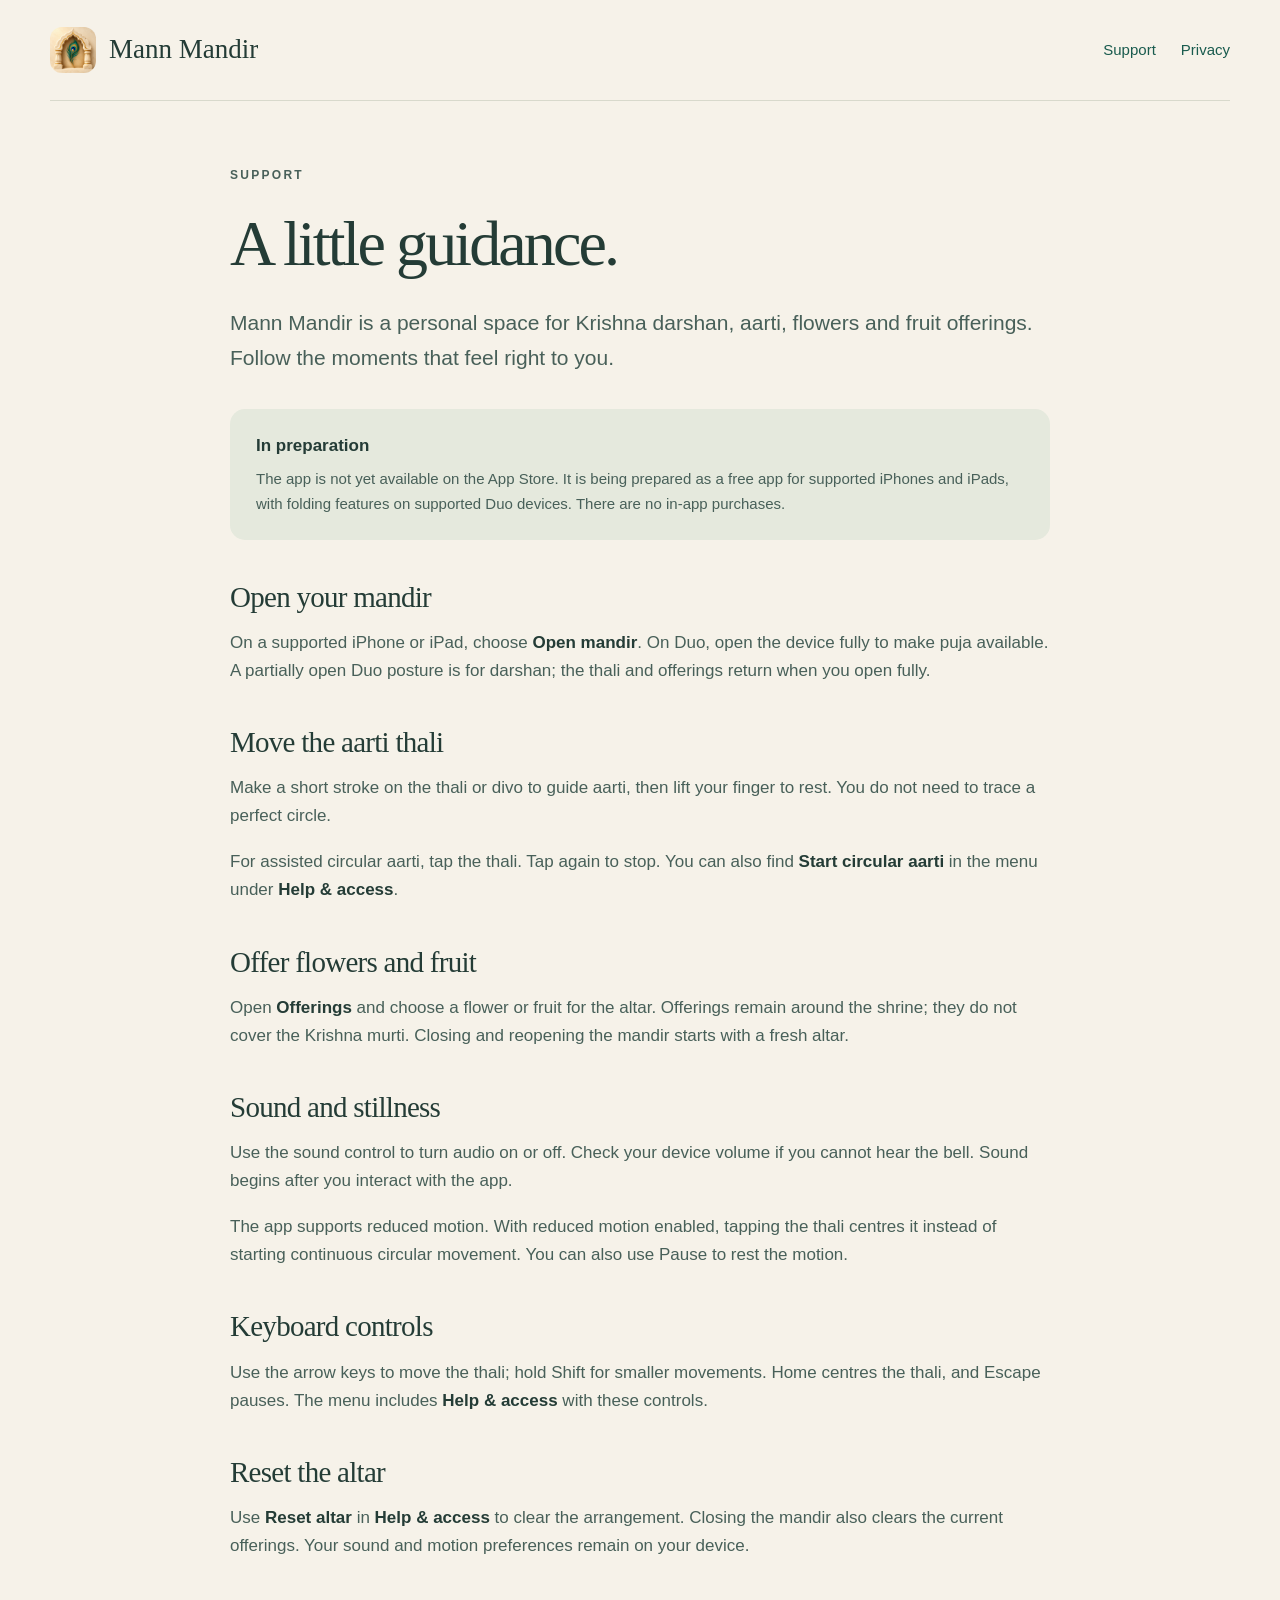
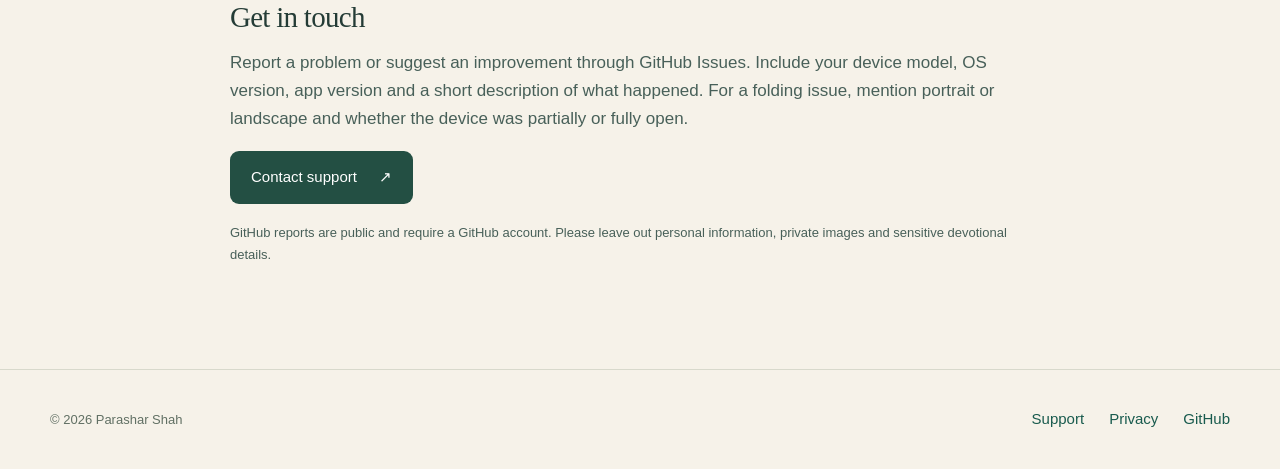
==== support.html @ 18c19cf2 "Publish Mann Mandir product, support and privacy pages" ====
<!doctype html>
<html lang="en"><head><meta charset="utf-8"><meta name="viewport" content="width=device-width, initial-scale=1"><meta name="description" content="Help with opening Mann Mandir, aarti, flower and fruit offerings, sound, and local preferences."><meta name="theme-color" content="#f6f2e9"><title>Support · Mann Mandir</title><link rel="stylesheet" href="style.css"><link rel="icon" type="image/png" href="assets/mann-mandir-icon.png"><link rel="apple-touch-icon" href="assets/mann-mandir-icon.png"></head>
<body><a class="skip" href="#main">Skip to content</a><header><nav class="wrap top" aria-label="Main navigation"><a class="brand" href="./"><img src="assets/mann-mandir-icon.png" width="46" height="46" alt=""><span>Mann Mandir</span></a><div class="links"><a href="support.html">Support</a><a href="privacy.html">Privacy</a></div></nav></header><main id="main" class="reading wrap"><p class="eyebrow">Support</p><h1>A little guidance.</h1><p class="intro">Mann Mandir is a personal space for Krishna darshan, aarti, flowers and fruit offerings. Follow the moments that feel right to you.</p><aside class="notice"><strong>In preparation</strong><p>The app is not yet available on the App Store. It is being prepared as a free app for supported iPhones and iPads, with folding features on supported Duo devices. There are no in-app purchases.</p></aside>
<h2>Open your mandir</h2><p>On a supported iPhone or iPad, choose <strong>Open mandir</strong>. On Duo, open the device fully to make puja available. A partially open Duo posture is for darshan; the thali and offerings return when you open fully.</p>
<h2>Move the aarti thali</h2><p>Make a short stroke on the thali or divo to guide aarti, then lift your finger to rest. You do not need to trace a perfect circle.</p><p>For assisted circular aarti, tap the thali. Tap again to stop. You can also find <strong>Start circular aarti</strong> in the menu under <strong>Help &amp; access</strong>.</p>
<h2>Offer flowers and fruit</h2><p>Open <strong>Offerings</strong> and choose a flower or fruit for the altar. Offerings remain around the shrine; they do not cover the Krishna murti. Closing and reopening the mandir starts with a fresh altar.</p>
<h2>Sound and stillness</h2><p>Use the sound control to turn audio on or off. Check your device volume if you cannot hear the bell. Sound begins after you interact with the app.</p><p>The app supports reduced motion. With reduced motion enabled, tapping the thali centres it instead of starting continuous circular movement. You can also use Pause to rest the motion.</p>
<h2>Keyboard controls</h2><p>Use the arrow keys to move the thali; hold Shift for smaller movements. Home centres the thali, and Escape pauses. The menu includes <strong>Help &amp; access</strong> with these controls.</p>
<h2>Reset the altar</h2><p>Use <strong>Reset altar</strong> in <strong>Help &amp; access</strong> to clear the arrangement. Closing the mandir also clears the current offerings. Your sound and motion preferences remain on your device.</p>
<h2>Get in touch</h2><p>Report a problem or suggest an improvement through GitHub Issues. Include your device model, OS version, app version and a short description of what happened. For a folding issue, mention portrait or landscape and whether the device was partially or fully open.</p><p><a class="button" href="https://github.com/pstarwars2026/mann-mandir/issues/new/choose">Contact support <span aria-hidden="true">↗</span></a></p><p class="small">GitHub reports are public and require a GitHub account. Please leave out personal information, private images and sensitive devotional details.</p></main><footer><div class="wrap foot"><span>© 2026 Parashar Shah</span><nav aria-label="Footer"><a href="support.html">Support</a><a href="privacy.html">Privacy</a><a href="https://github.com/pstarwars2026/mann-mandir">GitHub</a></nav></div></footer></body></html>
---- style.css ----
*{box-sizing:border-box}html{scroll-behavior:smooth}body{margin:0;background:#f6f2e9;color:#243c36;font:17px/1.65 -apple-system,BlinkMacSystemFont,"Segoe UI",sans-serif}a{color:#195b4e;text-underline-offset:4px}a:hover{color:#0d3c33}a:focus-visible{outline:3px solid #9a681c;outline-offset:5px;border-radius:3px}img{max-width:100%;height:auto;display:block}.wrap{width:min(1180px,calc(100% - 64px));margin-inline:auto}.skip{position:absolute;left:20px;top:-80px;padding:12px 20px;background:#fff;z-index:5}.skip:focus{top:12px}.top{display:flex;align-items:center;justify-content:space-between;gap:24px;padding-block:27px;border-bottom:1px solid #d8d9cc}.brand{display:flex;align-items:center;gap:13px;text-decoration:none;color:#243c36;font:27px/1.1 Georgia,serif}.brand img{border-radius:12px}.links,.foot nav{display:flex;gap:25px}.links a,.foot a{text-decoration:none;padding-block:10px;font-size:15px}.hero{display:grid;grid-template-columns:1.1fr 1fr;gap:65px;align-items:center;padding-block:85px 90px}.eyebrow{text-transform:uppercase;letter-spacing:.19em;font-size:12px;font-weight:650;color:#75603c;margin:0 0 23px}h1,h2{font-family:Georgia,"Times New Roman",serif;font-weight:400}h1{font-size:clamp(48px,5.7vw,76px);line-height:1.08;letter-spacing:-.045em;margin:0 0 28px}h1 em{font-weight:400;color:#356457}h2{font-size:31px;line-height:1.25;letter-spacing:-.025em;margin:14px 0}p{margin:0 0 18px}.lede{font-size:20px;line-height:1.7;max-width:510px;color:#486059}.availability{display:flex;align-items:center;flex-wrap:wrap;gap:11px;margin-top:28px;font-size:13px}.status{display:inline-flex;border:1px solid #a3b2a7;border-radius:100px;padding:5px 12px;color:#305e50}.small{font-size:13px;color:#5d6860;margin-block:12px 24px;max-width:470px}.button{display:inline-flex;align-items:center;justify-content:space-between;gap:22px;background:#234f43;color:#fff;text-decoration:none;padding:14px 21px;border-radius:9px;font-size:15px;min-height:50px}.button:hover{background:#173c32;color:#fff}.art{margin:0;position:relative}.art img{border-radius:38% 38% 15px 15px;box-shadow:0 30px 55px #664e251c;border:1px solid #dacaa9}.art figcaption{text-align:center;font:italic 17px/1.5 Georgia,serif;color:#776547;margin-top:23px}.rituals{display:grid;grid-template-columns:repeat(3,1fr);gap:42px;padding-block:48px 65px;border-top:1px solid #d8d9cc}.number{font-size:12px;letter-spacing:.15em;color:#8c7046}.rituals h2{font-size:27px}.rituals p{font-size:16px;color:#52665d}.fold{display:grid;grid-template-columns:1fr 1fr;gap:75px;background:#e5e9dd;border-radius:20px;padding:48px}.fold h2{font-size:37px;margin:0}.fold p:not(.eyebrow){font-size:16px;color:#486059}.fold p:last-child{margin:0}.privacy-note{text-align:center;padding-block:60px 65px}.privacy-note h2{font-size:33px}.privacy-note p{max-width:570px;margin:0 auto 16px;color:#52665d}.privacy-note a{font-size:15px}footer{border-top:1px solid #d8d9cc}.foot{display:flex;justify-content:space-between;align-items:center;gap:24px;padding-block:27px;color:#617064;font-size:13px}.reading{max-width:820px;padding-block:65px 80px}.reading h1{font-size:clamp(45px,5vw,65px)}.intro{font-size:21px;color:#486059;margin-bottom:34px}.reading h2{margin-top:39px;font-size:29px}.reading p{color:#486059}.reading strong{color:#243c36;font-weight:600}.notice{background:#e5e9dd;border-radius:15px;padding:23px 26px}.notice p{margin:7px 0 0;font-size:15px}.reading .small{max-width:100%}@media(max-width:850px){.hero{gap:35px;padding-block:55px}.hero h1{font-size:55px}.lede{font-size:18px}.art figcaption{font-size:15px}.rituals{gap:25px}.fold{gap:35px;padding:35px}}@media(max-width:620px){.wrap{width:calc(100% - 36px)}.top{padding-block:19px;gap:12px}.brand{font-size:23px;gap:9px}.brand img{width:37px;height:37px;border-radius:10px}.links{gap:16px}.links a{font-size:13px}.hero{grid-template-columns:1fr;padding-block:42px 48px;gap:38px}.hero h1{font-size:61px}.hero .art{max-width:430px;width:100%;margin:auto}.lede{font-size:19px}.rituals{grid-template-columns:1fr;gap:19px;padding-block:32px 38px}.rituals article{border-bottom:1px solid #dedfd4;padding-bottom:14px}.rituals article:last-child{border:0}.fold{grid-template-columns:1fr;padding:29px 25px;gap:22px}.fold h2{font-size:34px}.privacy-note{padding-block:38px 43px}.foot{flex-direction:column;gap:7px;align-items:flex-start;padding-block:21px}.foot nav{gap:23px}.reading{padding-block:42px 55px}.reading h1{font-size:49px}.reading h2{font-size:27px}.intro{font-size:19px}.notice{padding:20px}.reading p{overflow-wrap:break-word}}@media(prefers-reduced-motion:reduce){html{scroll-behavior:auto}}
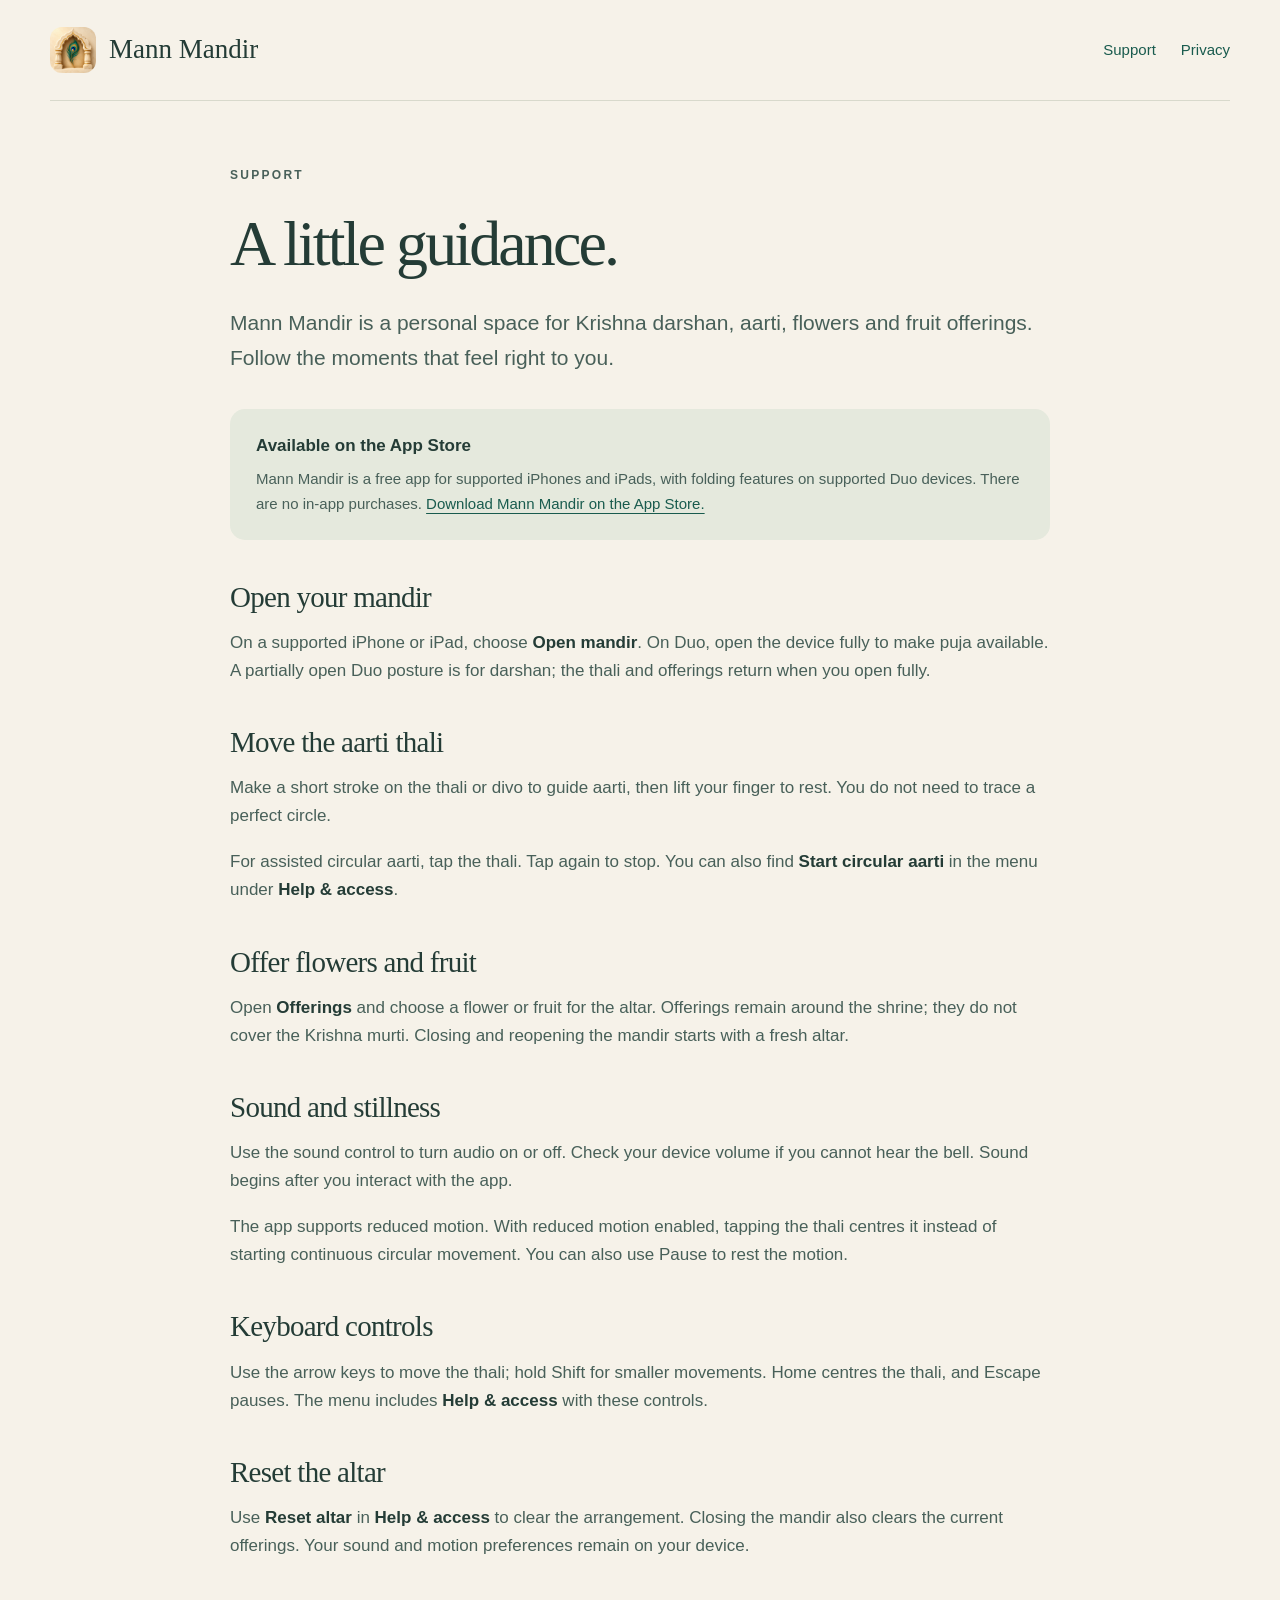
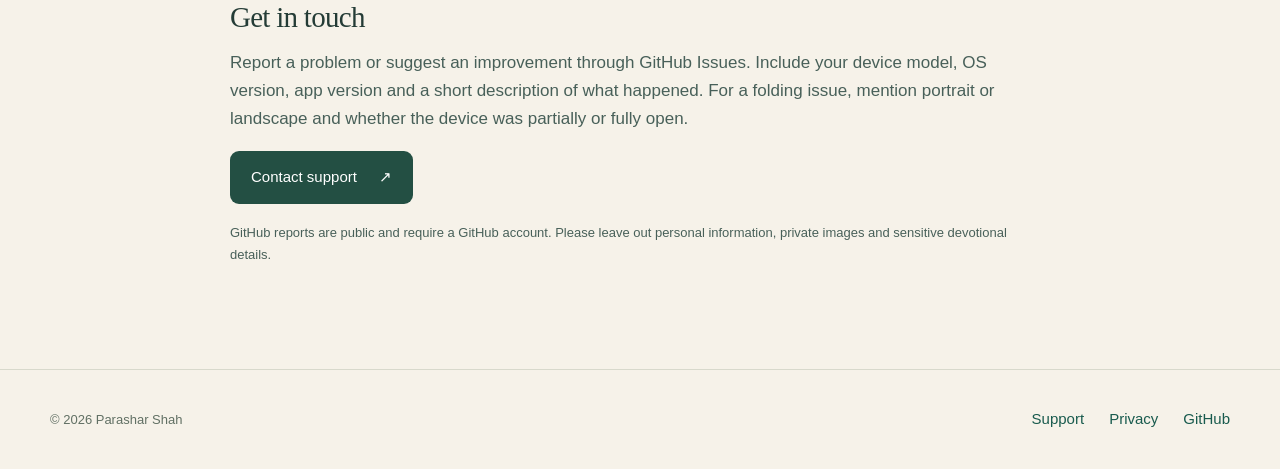
==== commit 41a4d9ea: "Update Mann Mandir availability and App Store link" ====
--- a/support.html
+++ b/support.html
@@ -1,6 +1,6 @@
 <!doctype html>
 <html lang="en"><head><meta charset="utf-8"><meta name="viewport" content="width=device-width, initial-scale=1"><meta name="description" content="Help with opening Mann Mandir, aarti, flower and fruit offerings, sound, and local preferences."><meta name="theme-color" content="#f6f2e9"><title>Support · Mann Mandir</title><link rel="stylesheet" href="style.css"><link rel="icon" type="image/png" href="assets/mann-mandir-icon.png"><link rel="apple-touch-icon" href="assets/mann-mandir-icon.png"></head>
-<body><a class="skip" href="#main">Skip to content</a><header><nav class="wrap top" aria-label="Main navigation"><a class="brand" href="./"><img src="assets/mann-mandir-icon.png" width="46" height="46" alt=""><span>Mann Mandir</span></a><div class="links"><a href="support.html">Support</a><a href="privacy.html">Privacy</a></div></nav></header><main id="main" class="reading wrap"><p class="eyebrow">Support</p><h1>A little guidance.</h1><p class="intro">Mann Mandir is a personal space for Krishna darshan, aarti, flowers and fruit offerings. Follow the moments that feel right to you.</p><aside class="notice"><strong>In preparation</strong><p>The app is not yet available on the App Store. It is being prepared as a free app for supported iPhones and iPads, with folding features on supported Duo devices. There are no in-app purchases.</p></aside>
+<body><a class="skip" href="#main">Skip to content</a><header><nav class="wrap top" aria-label="Main navigation"><a class="brand" href="./"><img src="assets/mann-mandir-icon.png" width="46" height="46" alt=""><span>Mann Mandir</span></a><div class="links"><a href="support.html">Support</a><a href="privacy.html">Privacy</a></div></nav></header><main id="main" class="reading wrap"><p class="eyebrow">Support</p><h1>A little guidance.</h1><p class="intro">Mann Mandir is a personal space for Krishna darshan, aarti, flowers and fruit offerings. Follow the moments that feel right to you.</p><aside class="notice"><strong>Available on the App Store</strong><p>Mann Mandir is a free app for supported iPhones and iPads, with folding features on supported Duo devices. There are no in-app purchases. <a href="https://apps.apple.com/us/app/mann-mandir/id6829619459">Download Mann Mandir on the App Store.</a></p></aside>
 <h2>Open your mandir</h2><p>On a supported iPhone or iPad, choose <strong>Open mandir</strong>. On Duo, open the device fully to make puja available. A partially open Duo posture is for darshan; the thali and offerings return when you open fully.</p>
 <h2>Move the aarti thali</h2><p>Make a short stroke on the thali or divo to guide aarti, then lift your finger to rest. You do not need to trace a perfect circle.</p><p>For assisted circular aarti, tap the thali. Tap again to stop. You can also find <strong>Start circular aarti</strong> in the menu under <strong>Help &amp; access</strong>.</p>
 <h2>Offer flowers and fruit</h2><p>Open <strong>Offerings</strong> and choose a flower or fruit for the altar. Offerings remain around the shrine; they do not cover the Krishna murti. Closing and reopening the mandir starts with a fresh altar.</p>
